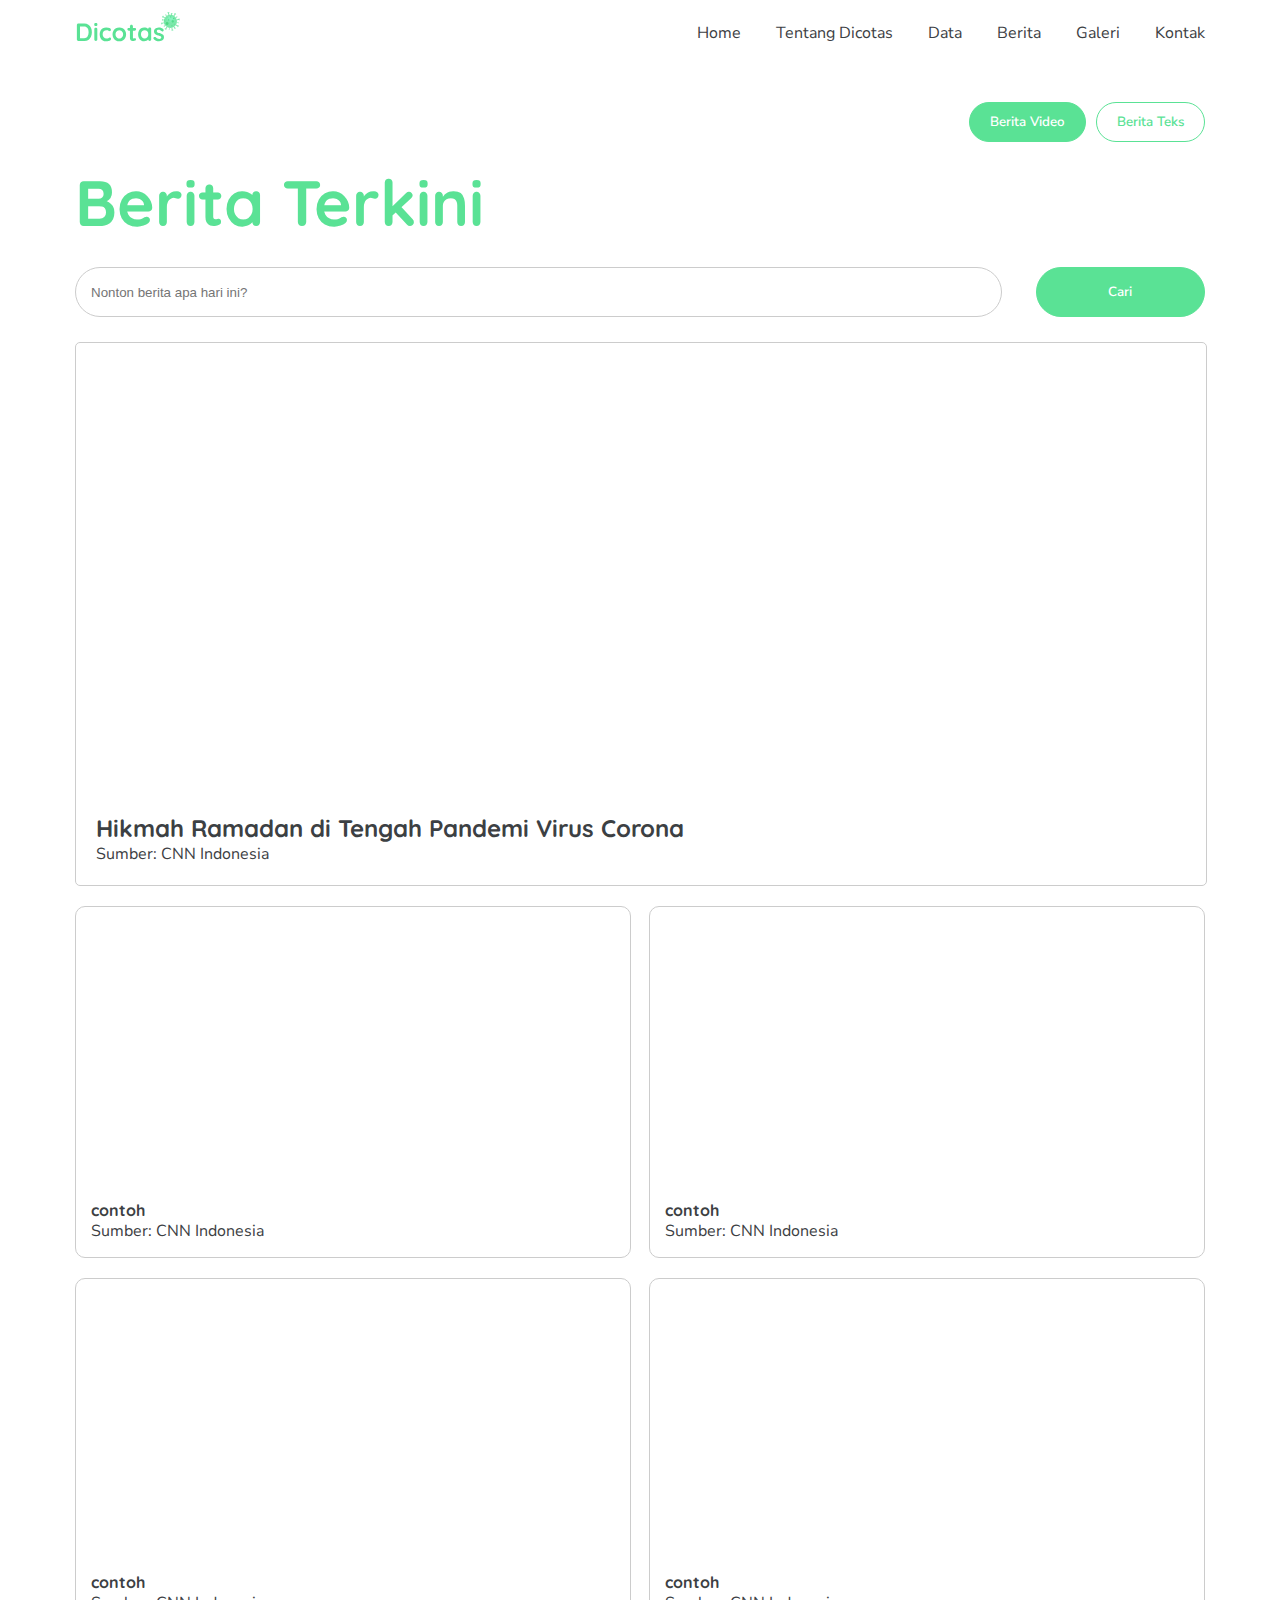
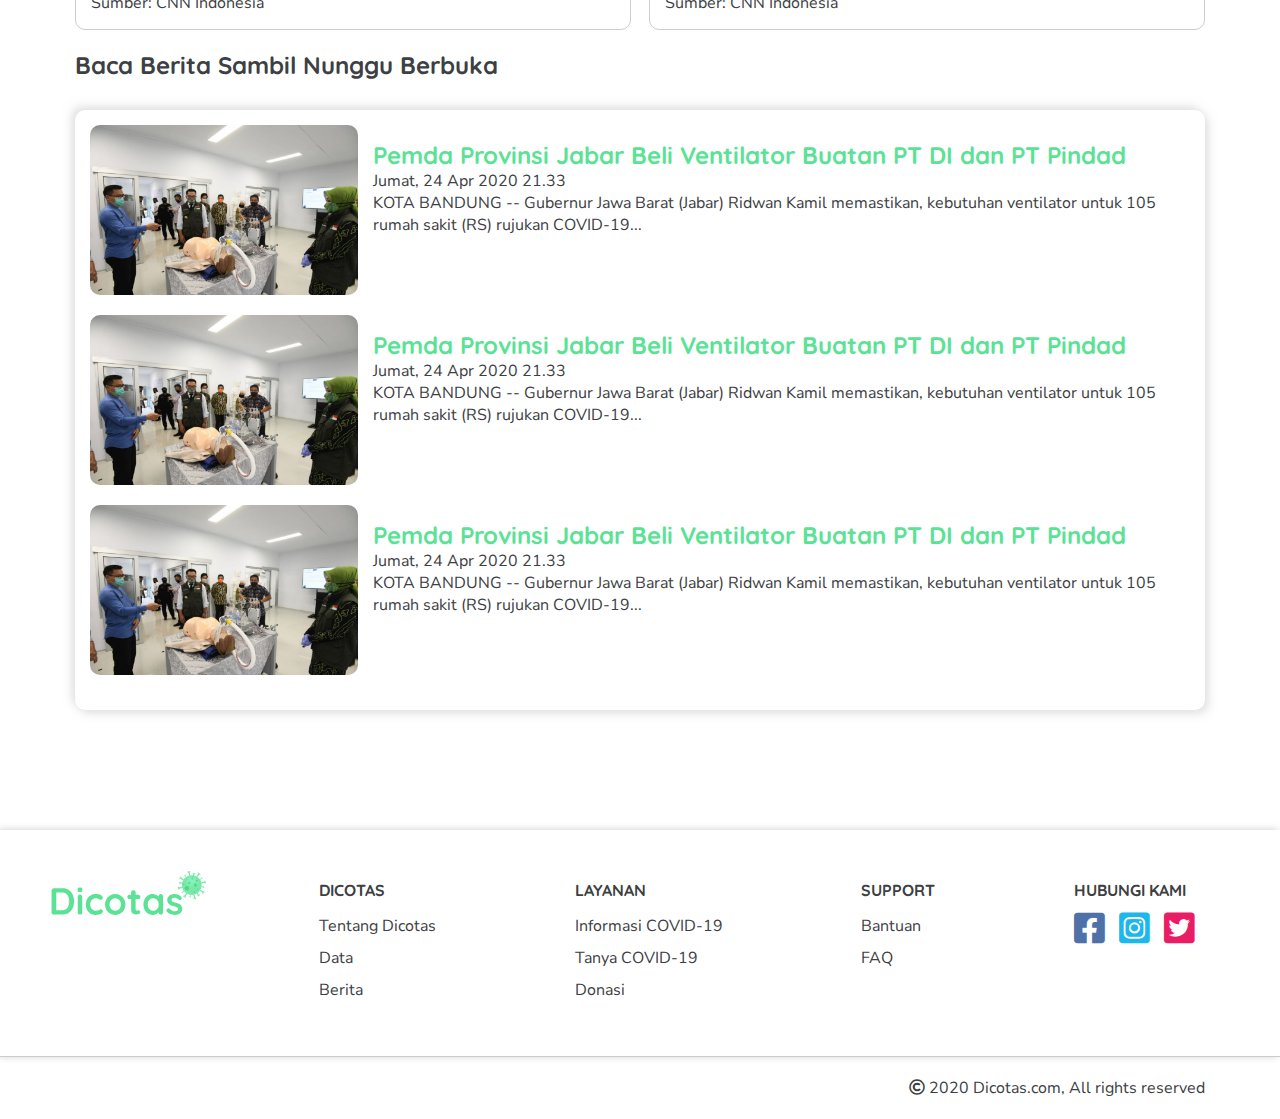
==== pages/berita.html @ dd43f73c "Make about data berita page" ====
<!DOCTYPE html>
<html lang="en">

<head>
    <meta charset="UTF-8">
    <meta name="viewport" content="width=device-width, initial-scale=1.0">
    <title>Dicotas</title>
    <!-- Google Font -->
    <link
        href="https://fonts.googleapis.com/css2?family=Nunito+Sans:ital,wght@0,200;0,300;0,400;0,600;0,700;0,800;0,900;1,200;1,300;1,400;1,600;1,700;1,800;1,900&family=Quicksand:wght@300;400;500;600;700&display=swap"
        rel="stylesheet">
    <!-- fontawesome -->
    <link rel="stylesheet" href="../assets/vendor/fontawesome/css/all.min.css">
    <!-- AOS -->
    <link rel="stylesheet" href="../assets/vendor/aos-master/dist/aos.css">
    <!-- style -->
    <link rel="stylesheet" href="../assets/css/dicotas.css">
    <!-- icon -->
    <link rel="shortcut icon" href="../assets/img/virus.svg" type="image/x-icon">

</head>

<body>
    <!-- navbar -->
    <nav>
        <div class="container" id="nav">
            <div class="logo">
                <a href="../index.html">
                    <img src="../assets/img/logo.svg" alt="Logo Dicotas">
                </a>
            </div>

            <ul>
                <li>
                    <a href="../index.html" class="underline">Home</a>
                </li>
                <li>
                    <a href="tentang.html">Tentang Dicotas</a>
                </li>
                <li>
                    <a href="data.html">Data</a>
                </li>
                <li>
                    <a href="berita.html">Berita</a>
                </li>
                <li>
                    <a href="galeri.html">Galeri</a>
                </li>
                <li>
                    <a href="kontak.html">Kontak</a>
                </li>
            </ul>
        </div>
    </nav>
    <!-- end navbar -->

    <!-- Hero -->
    <div class="container" id="beranda-berita">
        <div class="link">
            <a href="#berita-teks">
                <button type="button" class="btn-border btn-small">Berita Teks</button>
            </a>
            <a href="">
                <button type="button" class="btn-border bg-green btn-small">Berita Video</button>
            </a>
        </div>
        <h1 class="text-green">Berita Terkini</h1>
        <div class="serch">
            <form action="">
                <input type="text" placeholder="Nonton berita apa hari ini?">
            </form>
            <button type="button" class="btn-border bg-green">Cari</button>
        </div>

        <div class="tags-berita-video">
            <div class="big-screen">
                <iframe width="100%" height="100%" src="https://www.youtube.com/embed/Oy6rQQSXXio" frameborder="0"
                    allow="accelerometer; autoplay; encrypted-media; gyroscope; picture-in-picture"
                    allowfullscreen></iframe>

                <div class="big-screen-info">
                    <h3>Hikmah Ramadan di Tengah Pandemi Virus Corona</h3>
                    <p>Sumber: CNN Indonesia</p>
                </div>
            </div>
            <div class="tag-list-video">
                <div class="video card">
                    <iframe width="100%" height="100%" src="https://www.youtube.com/embed/_qb3Gblr3AE" frameborder="0"
                        allow="accelerometer; autoplay; encrypted-media; gyroscope; picture-in-picture"
                        allowfullscreen></iframe>
                    <div class="video-info">
                        <h4>contoh</h4>
                        <p>Sumber: CNN Indonesia</p>
                    </div>
                </div>
                <div class="video card">
                    <iframe width="100%" height="100%" src="https://www.youtube.com/embed/LG6eR3hyloc" frameborder="0"
                        allow="accelerometer; autoplay; encrypted-media; gyroscope; picture-in-picture"
                        allowfullscreen></iframe>
                    <div class="video-info">
                        <h4>contoh</h4>
                        <p>Sumber: CNN Indonesia</p>
                    </div>
                </div>
                <div class="video card">
                    <iframe width="100%" height="100%" src="https://www.youtube.com/embed/16_RocuYnoY" frameborder="0"
                        allow="accelerometer; autoplay; encrypted-media; gyroscope; picture-in-picture"
                        allowfullscreen></iframe>
                    <div class="video-info">
                        <h4>contoh</h4>
                        <p>Sumber: CNN Indonesia</p>
                    </div>
                </div>
                <div class="video card">
                    <iframe width="100%" height="100%" src="https://www.youtube.com/embed/16_RocuYnoY" frameborder="0"
                        allow="accelerometer; autoplay; encrypted-media; gyroscope; picture-in-picture"
                        allowfullscreen></iframe>
                    <div class="video-info">
                        <h4>contoh</h4>
                        <p>Sumber: CNN Indonesia</p>
                    </div>
                </div>
            </div>
            <h3 id="berita-teks">Baca Berita Sambil Nunggu Berbuka</h3>
            <div class="berita-teks card">
                <div class="berita berita1">
                    <div class="berita-img card"></div>
                    <div class="berita-content">
                        <h3 class="text-green">Pemda Provinsi Jabar Beli Ventilator Buatan PT DI dan PT Pindad</h3>
                        <span>Jumat, 24 Apr 2020 21.33</span>
                        <p>KOTA BANDUNG -- Gubernur Jawa Barat (Jabar) Ridwan Kamil memastikan, kebutuhan ventilator
                            untuk
                            105 rumah sakit (RS) rujukan COVID-19...
                        </p>
                    </div>
                </div>
                <div class="berita berita2">
                    <div class="berita-img card"></div>
                    <div class="berita-content">
                        <h3 class="text-green">Pemda Provinsi Jabar Beli Ventilator Buatan PT DI dan PT Pindad</h3>
                        <span>Jumat, 24 Apr 2020 21.33</span>
                        <p>KOTA BANDUNG -- Gubernur Jawa Barat (Jabar) Ridwan Kamil memastikan, kebutuhan ventilator
                            untuk
                            105 rumah sakit (RS) rujukan COVID-19...
                        </p>
                    </div>
                </div>
                <div class="berita berita3">
                    <div class="berita-img card"></div>
                    <div class="berita-content">
                        <h3 class="text-green">Pemda Provinsi Jabar Beli Ventilator Buatan PT DI dan PT Pindad</h3>
                        <span>Jumat, 24 Apr 2020 21.33</span>
                        <p>KOTA BANDUNG -- Gubernur Jawa Barat (Jabar) Ridwan Kamil memastikan, kebutuhan ventilator
                            untuk
                            105 rumah sakit (RS) rujukan COVID-19...
                        </p>
                    </div>
                </div>
            </div>
        </div>
    </div>
    <!-- footer -->
    <footer>
        <div class="footer-company container">
            <div class="footer-img">
                <a href="../index.html">
                    <img src="../assets/img/logo.svg" alt="Logo Dicotas">
                </a>
            </div>
            <div class="footer-dicotas">
                <h4>DICOTAS</h4>
                <ul>
                    <li>
                        <a href="tentang.html">Tentang Dicotas</a>
                    </li>
                    <li>
                        <a href="data.html">Data</a>
                    </li>
                    <li>
                        <a href="berita.html">Berita</a>
                    </li>
                </ul>
            </div>
            <div class="footer-layanan">
                <h4>LAYANAN</h4>
                <ul>
                    <li>
                        <a href="covid.html">Informasi COVID-19</a>
                    </li>
                    <li>
                        <a href="kontak.html">Tanya COVID-19</a>
                    </li>
                    <li>
                        <a href="">Donasi</a>
                    </li>
                </ul>
            </div>
            <div class="footer-support">
                <h4>SUPPORT</h4>
                <ul>
                    <li>
                        <a href="">Bantuan</a>
                    </li>
                    <li>
                        <a href="">FAQ</a>
                    </li>
                </ul>
            </div>
            <div class="footer-contact">
                <h4>HUBUNGI KAMI</h4>
                <div class="sosmed">
                    <a href="">
                        <i class="fab fa-facebook-square fb"></i>
                    </a>
                    <a href="">
                        <i class="fab fa-instagram-square tw"></i>
                    </a>
                    <a href="">
                        <i class="fab fa-twitter-square ig"></i>
                    </a>
                </div>
            </div>
        </div>
        <div class="footer-copyright container">
            <p><i class="far fa-copyright"></i> 2020 Dicotas.com, All rights reserved</p>
        </div>
    </footer>
    <!-- end footer -->

    <!-- jQuery -->
    <script src="../assets/js/jquery.js"></script>
    <!-- AOS -->
    <script src="../assets/vendor/aos-master/dist/aos.js"></script>
    <!-- Script -->
    <script src="../assets/js/script.js"></script>
</body>

</html>
---- assets/css/dicotas.css ----
* {
    margin: 0;
    padding: 0;
}

body {
    font-family: 'Nunito Sans', sans-serif;
    color: #3C4043;
    position: relative;
    overflow-x: hidden;
}

ul li {
    list-style: none;
}

h1,
h2,
h3,
h4,
h5 {
    font-family: 'Quicksand', sans-serif;
}

a {
    color: #ffffff;
    text-decoration: none;
}

h1 {
    font-weight: 700;
    font-size: 4em;
}

h2 {
    font-size: 2em;
}

h3 {
    font-size: 1.5em;
}

.container {
    padding: 0px 75px;
    display: flex;
}


button {
    cursor: pointer;
    border: none;
    outline: none;
    padding: 15px 30px;
    border-radius: 100px;
    color: #ffffff;
    font-weight: 600;
    font-family: 'Nunito Sans', sans-serif;
}

.btn-border {
    background-color: #ffffff;
    border: 1px solid #5AE295;
    color: #5AE295;
}

.btn-small {
    padding: 10px 20px;
}

.btn-border:hover {
    background-color: #5AE295;
    border: 1px solid #5AE295;
    color: #ffffff;
    transition: .5s ease-out;
}

.btn-center {
    display: flex;
    justify-content: center;
}

.text-green {
    color: #5AE295;
}

.bg-green {
    background-color: #5AE295;
    color: #ffffff;
}


.card {
    border-radius: 10px;
}

#hero1,
#hero2,
#kejadian,
#info,
#about {
    margin-bottom: 8%;
}



/* navbar */
nav {
    position: fixed;
    width: 100%;
    background-color: #ffffff;
    z-index: 1;
    top: 0;
}


#nav {
    justify-content: space-between;
    height: 65px;
    align-items: center;
}

nav ul {
    display: flex;
    list-style: none;
    width: 45%;
    justify-content: space-between;
}

nav ul li a {
    color: #3C4043;
    text-decoration: none;
}

nav ul li a:hover::after {
    content: '';
    display: block;
    box-shadow: 0 4px 0 0 #5AE295;
    background: transparent;
    border-radius: 10px;
    height: 4px;
    width: 50%;
    margin: 0px auto -4px;
}

/* hero */
.hero1 {
    padding-top: 8%;
}

.hero1,
.hero2 {
    justify-content: space-between;
    align-items: center;
}

.content,
.content-img {
    flex: 1;
}

.content-img img {
    width: 100%;
}

.content .kutip {
    position: absolute;
    top: -35%;
    right: 0;
    z-index: -1;
}

.content h1,
.content p {
    margin-bottom: 30px;
}

.kutip img {
    transform: scale(.7);
}


/* angka kejadian */
#kejadian {
    flex-direction: column;
}

.data-covid {
    display: flex;
    justify-content: space-between;
    margin-top: 20px;
    flex: 1;
}

.data-p {
    width: 32%;
    border: 1px solid #5AE295;
}

.data {
    width: 49%;
    flex-direction: column;
}

.data-p,
.data {
    padding: 15px;
    box-sizing: border-box;
}

.value-p {
    display: flex;
    justify-content: space-between;
    padding: 15px 0px;
}

.value-p h3.nilai {
    text-align: right;
}

.data-value {
    margin-top: 3%;
    display: flex;
    justify-content: space-around;
    text-align: center;
    flex: 1;
}

.odp-pdp {
    margin-bottom: 20px;
}


/* informasi */

#info {
    flex-direction: column;
}

.info-covid {
    margin-top: 20px;
    display: flex;
    justify-content: space-between;
}

.info {
    width: 49%;
}

.slide {
    overflow: hidden;
    border-radius: 15px;
}

.slide img {
    width: 100%;
    height: 100%;
}

.general {
    display: flex;
    flex-direction: column;
    justify-content: space-between;
}

.info-contact,
.info-pencegahan {
    height: 49%;
}

.info-contact {
    display: flex;
    justify-content: space-between;
}

.contact {
    width: 49%;
    border: 1px solid #cccccc;
    padding: 15px;
    box-sizing: border-box;
}

.info-pencegahan {
    padding: 15px;
    box-sizing: border-box;
    background-color: #5AE295;
    background-image: url('../img/pencegahan.svg');
    background-repeat: no-repeat;
    background-size: 90%;
    background-position: 50% 30%;
    color: #ffffff;
    display: flex;
    flex-direction: column;
    justify-content: space-between;
}

.info-pencegahan h4 {
    flex: 2;
}

.pencegahan {
    display: flex;
    justify-content: space-between;
    box-sizing: border-box;
    text-align: center;
    height: 90%;
    flex: 1;
}

small {
    width: 19%;
}

/* Berita */


#berita {
    flex-direction: column;
    margin-bottom: 100px;
}

.berita-video {
    margin: 20px 0px;
    display: flex;
    justify-content: space-between;
}

.screen {
    width: 65%;
    display: flex;
    flex-direction: column;
    border: 1px solid #cccccc;
    border-radius: 5px;
}

.screen iframe {
    flex: 4;
    border-radius: 5px 5px 0px 0px;
}

.screen-info {
    flex: 1;
    padding: 15px;
    box-sizing: border-box;
}

.list-video {
    width: 33%;
    display: flex;
    justify-content: space-between;
    flex-direction: column;
}

.video {
    height: 30%;
}

iframe {
    border-radius: 5px;
}


.berita-teks {
    margin-top: 30px;
    display: flex;
    justify-content: space-between;
    flex-direction: column;
    padding: 15px;
    box-shadow: 4px 4px 8px rgba(204, 204, 204, .5), -4px -4px 8px rgba(204, 204, 204, .5);
    margin-bottom: 20px;
}

.berita {
    flex: 1;
    display: flex;
    margin-bottom: 20px;
}

.berita-content {
    flex: 3;
    padding: 15px;
    box-sizing: border-box;
}

.berita-img {
    flex: 1;
    height: 170px;
    background-image: url('../img/berita1.jpg');
    background-size: cover;
}


/* footer */
footer {
    display: flex;
    justify-content: space-between;
    flex-direction: column;
}

.footer-company {
    flex: 3;
    display: flex;
    justify-content: space-between;
    box-shadow: -2px 0px 8px rgba(0, 0, 0, .2);
    padding-top: 50px;
    padding-bottom: 50px;
}

.footer-company a {
    color: #3C4043;
}

.footer-company ul li {
    padding: 5px 0px;
}

.footer-company h4 {
    margin-bottom: 10px;
}

.footer-copyright {
    flex: 1;
    border-top: 1px solid #cccccc;
    display: flex;
    flex-direction: row-reverse;
    align-items: center;
    box-sizing: border-box;
    padding-top: 20px;
    padding-bottom: 20px;
}

.footer-img img {
    transform: scale(1.5);
}

.footer-contact .sosmed i {
    font-size: 35px;
    margin-right: 10px;
}

.fb {
    color: #4E71A8;
}

.tw {
    color: #1CB7EB;
}

.ig {
    color: #EB1C66;
}

/* about page*/
#about {
    padding-top: 8%;
    margin-bottom: 0px;
    flex-direction: column;
}

.about-content,
.about-perinsip,
.about-layanan {
    margin-bottom: 50px;
}

.about-content {
    display: flex;
}

.about-text {
    flex: 3;
    margin-top: 20px;
}

.about-text h2 {
    margin-bottom: 15px;
}


.about-logo {
    flex: 2;
    display: flex;
    justify-content: center;
}

.about-logo img {
    transform: scale(2);
}

.about-perinsip {
    display: flex;
    flex-direction: column;
}

.about-perinsip h1 {
    text-align: center;
    margin-bottom: 60px;
}

.perinsip-dicotas {
    display: flex;
    justify-content: space-between;
}

.perinsip {
    width: 33%;
    display: flex;
    flex-direction: column;
    justify-content: space-between;
    padding: 20px;
    text-align: center;
}

.perinsip img {
    max-height: 250px;
    margin-bottom: 50px;
}

.perinsip h3 {
    margin-bottom: 10px;
}

.about-layanan {
    display: flex;
    justify-content: space-between;
}


.layanan-img {
    width: 50%;
}

.layanan-img img {
    width: 100%;
    border-radius: 20px;
}

.layanan-content {
    padding: 50px 0px;
    width: 45%;
}

.layanan-content ul li {
    margin: 10px 0px;
}

/* apa itu covid */
#covid {
    margin-top: 8%;
    margin-bottom: 100px;
    flex-direction: column;
}

.covid-content {
    margin-bottom: 50px;
}


.covid-content {
    display: flex;
}

.covid-text {
    flex: 3;
    margin-top: 20px;
}

.covid-text h1 {
    margin-bottom: 20px;
}


.covid-logo {
    flex: 2;
    display: flex;
    justify-content: center;
}

.covid-pencegahan {
    display: flex;
    justify-content: space-between;
}

.pencegahan-content h1 {
    margin-bottom: 20px;
}

.pencegahan-img {
    display: flex;
}

.pencegahan-img img {
    width: 100%;
    height: 100%;
}

.cegah {
    display: flex;
    align-items: center;
    padding: 8px;
}

.cegah-img {
    flex: 1;
}

.cegah-content {
    flex: 4;
}

/* beranda data */
#beranda-data {
    margin-top: 8%;
    flex-direction: column;
    margin-bottom: 100px;
}

table {
    border-collapse: collapse;
    width: 100%;
    font-family: 'Nunito Sans', sans-serif;
}

td,
th {
    border: 1px solid #ddd;
    padding: 8px;
}

th {
    padding-top: 12px;
    padding-bottom: 12px;
    text-align: left;
    background-color: #5AE295;
    color: white;
}

tr:nth-child(even) {
    background-color: #f2f2f2;
}

tr:hover {
    background-color: #ddd;
}

/* beranda berita */
#beranda-berita {
    margin-top: 8%;
    flex-direction: column;
    margin-bottom: 100px;
}

.link {
    display: flex;
    flex-direction: row-reverse;
    margin-bottom: 20px;
}

.link button.bg-green.btn-small {
    margin-right: 10px;
}

.serch {
    display: flex;
    width: 100%;
    justify-content: space-between;
    margin: 25px 0px;
}

.serch form {
    width: 82%;
}

.serch input {
    height: 50px;
    width: 100%;
    padding: 15px;
    box-sizing: border-box;
    border-radius: 100px;
    border: 1px solid #ccc;
    outline: none;
    color: #3C4043;
}

.serch input:focus {
    box-shadow: 1px 1px 5px #5AE295, -1px -1px 5px #5AE295;
    border: 1px solid #5AE295;
}

.serch button {
    width: 15%;
}

.tags-berita-video {
    display: flex;
    flex-direction: column;
}

.big-screen {
    width: 100%;
    display: flex;
    flex-direction: column;
    border: 1px solid #cccccc;
    border-radius: 5px;
    margin-bottom: 20px;
}

.big-screen iframe {
    height: 450px;
    border-radius: 5px 5px 0px 0px;
}

.big-screen-info {
    padding: 20px;
    box-sizing: border-box;
}

.tag-list-video {
    display: flex;
    flex-wrap: wrap;
    width: 100%;
    justify-content: space-between;
}

.tag-list-video .video {
    width: 49%;
    height: 350px;
    margin-bottom: 20px;
    display: flex;
    flex-direction: column;
    border: 1px solid #cccccc;
}

.tag-list-video .video iframe {
    height: 80%;
    border-radius: 5px 5px 0px 0px;
}

.video .video-info {
    padding: 15px;
    box-sizing: border-box;
}


/* Responsive Breakpoint */

/* ukuran tablet */
@media screen and (max-width:768px) {
    body {
        overflow-x: hidden;
    }

    .container {
        padding: 0px 50px;
    }

    h1 {
        font-size: 2.5em;
    }

    h2 {
        font-size: 1.5em;
    }

    h3 {
        font-size: 1em;
    }

    h4 {
        font-size: 0.7em;
    }

    h5 {
        font-size: 0.6em;
    }

    nav ul {
        width: 55%;
    }

    .content h1,
    .content p {
        margin-bottom: 25px;
    }

    .kutip img {
        transform: scale(.4);
    }


    /* info */
    .info-pencegahan {
        background-position-y: 50%;
    }

    .contact p {
        font-size: small;
    }

    .pencegahan {
        display: none;
    }

    /* berita */
    .berita-video {
        flex-direction: column;
    }

    .screen {
        width: 100%;
    }

    .list-video {
        flex-direction: row;
        width: 100%;
        justify-content: space-between;
        margin-top: 20px;
    }

    .video {
        width: 32%;
        height: 100%;
    }


    .berita-content {
        flex: 3;
    }

    .berita-img {
        flex: 2;
    }

    /* footer */

    .footer-company {

        padding-top: 30px;
        padding-bottom: 30px;
    }

    .footer-company a {
        color: #3C4043;
    }

    .footer-company ul li {
        padding: 3px 0px;
    }

    .footer-company h4 {
        margin-bottom: 6px;
    }

    .footer-copyright {
        padding-top: 15px;
        padding-bottom: 15px;
    }

    .footer-img img {
        transform: scale(1);
    }

    .footer-contact .sosmed i {
        font-size: 20px;
        margin-right: 5px;
    }
}

/* ukuran mobile */
@media screen and (max-width:576px) {
    body {
        overflow-x: hidden;
    }

    .container {
        padding: 0px 30px;
    }

    button {

        padding: 10px 15px;
        border-radius: 100px;
        font-weight: 500;
    }

    h1,
    h2 {
        font-size: 1.2em;
    }

    h3 {
        font-size: 1em;
    }

    h4 {
        font-size: 0.7em;
    }

    h5 {
        font-size: 0.6em;
    }

    p {
        font-size: 0.8em;
    }


    /* navbar */
    nav ul {
        display: none;
    }

    /* Hero */

    .content-img img {
        transform: scale(.7);
    }

    .kutip {
        display: none;
    }

    .hero1 {
        flex-direction: column-reverse;
    }

    .hero2 {
        flex-direction: column;
    }

    /* angka kejadian */

    .data-covid {
        flex-direction: column;
        margin-top: 15px;
    }

    .data-p,
    .data {
        width: 100%;
        margin: 5px 0px;
    }

    .data-covid.button {
        justify-content: center;
        align-items: center;
    }

    /* info */
    .info-covid {
        flex-direction: column;
    }

    .info {
        width: 100%;
    }

    .info-contact {
        flex-direction: column;
    }

    .contact {
        width: 100%;
        margin-bottom: 10px;
    }

    .info-pencegahan {
        height: 100px;
    }

    /* berita */

    .list-video {
        flex-direction: column;
    }

    .video {
        width: 100%;
        height: 20%;
    }

    .berita-teks {
        flex: 3;
    }

    .berita {
        flex-direction: column;
    }

    /* footer */

    .footer-company {
        padding-top: 15px;
        padding-bottom: 15px;
        flex-direction: column;
        align-items: center;
    }

    .footer-dicotas,
    .footer-layanan,
    .footer-support {
        display: none;
    }

    .footer-contact h4 {
        display: none;
    }

    .footer-img img {
        transform: scale(.5);
    }

    .footer-contact .sosmed i {
        font-size: 20px;
    }

    .footer-copyright {
        padding-top: 15px;
        padding-bottom: 15px;
        justify-content: center;
    }
}
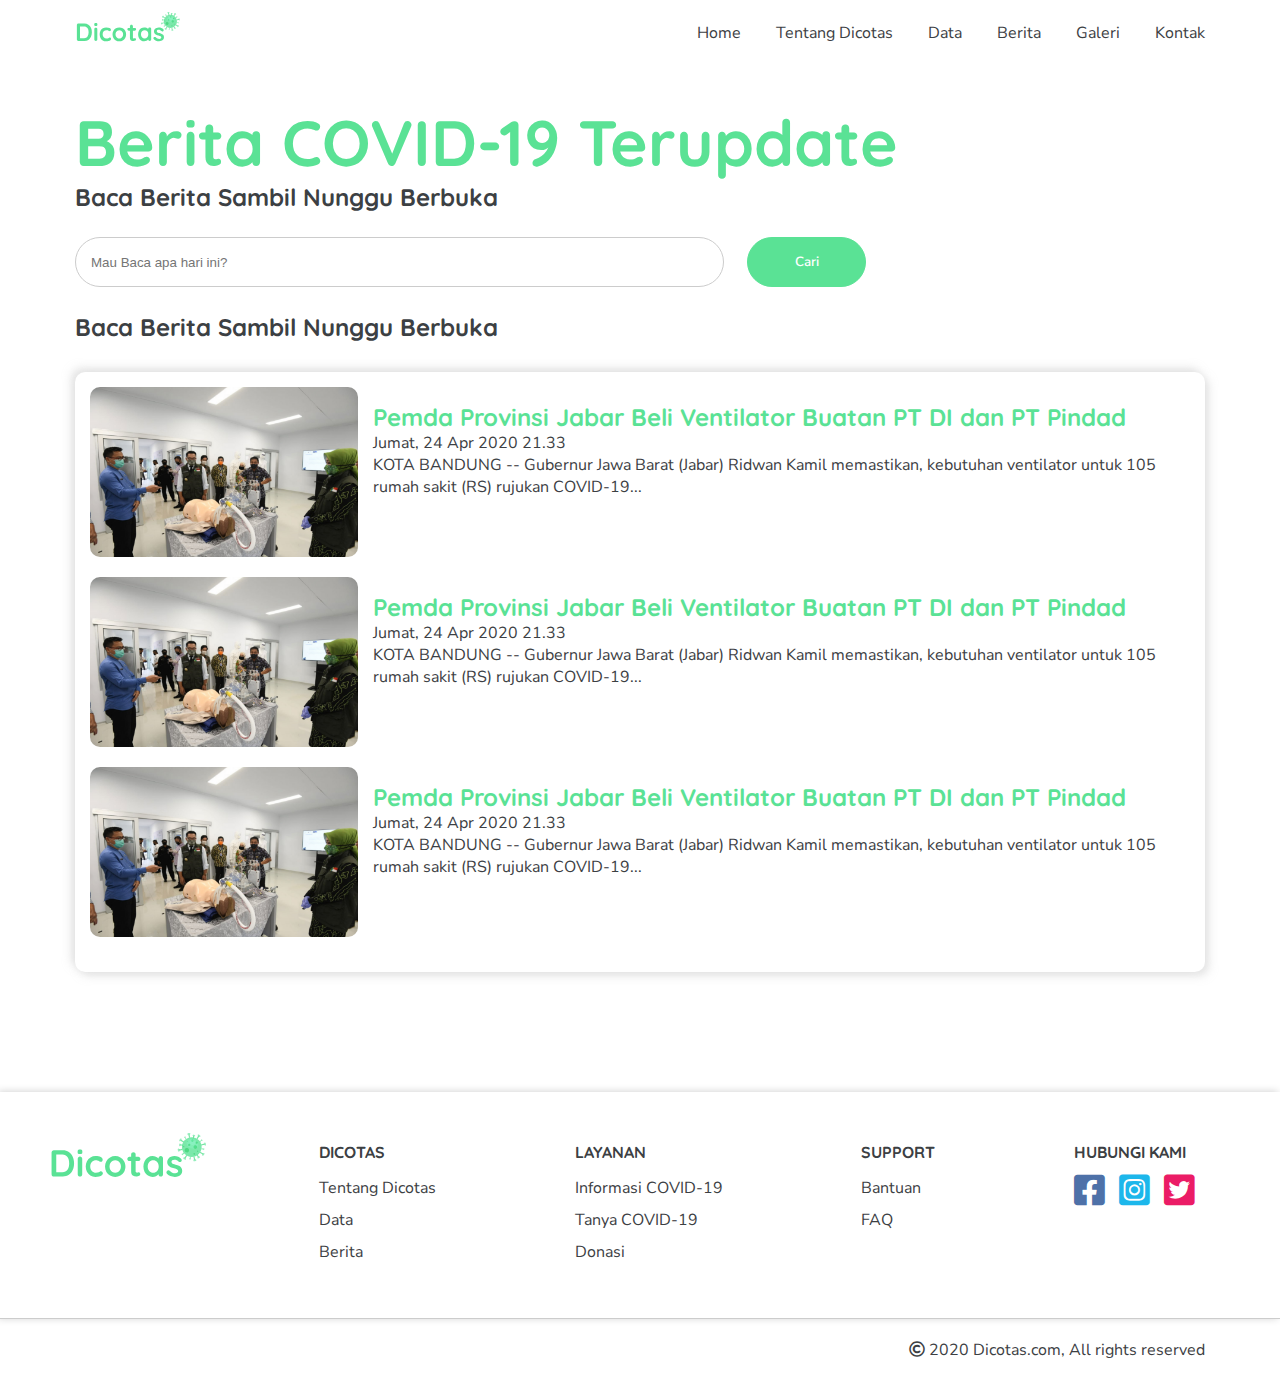
==== commit 34d3eb97: "prepare page berita" ====
--- a/pages/berita.html
+++ b/pages/berita.html
@@ -55,72 +55,17 @@
     <!-- end navbar -->
 
     <!-- Hero -->
-    <div class="container" id="beranda-berita">
-        <div class="link">
-            <a href="#berita-teks">
-                <button type="button" class="btn-border btn-small">Berita Teks</button>
-            </a>
-            <a href="">
-                <button type="button" class="btn-border bg-green btn-small">Berita Video</button>
-            </a>
-        </div>
-        <h1 class="text-green">Berita Terkini</h1>
+    <div class="container" id="galeri-video">
+        <h1 class="text-green">Berita COVID-19 Terupdate</h1>
+        <h3>Baca Berita Sambil Nunggu Berbuka</h3>
         <div class="serch">
             <form action="">
-                <input type="text" placeholder="Nonton berita apa hari ini?">
+                <input type="text" placeholder="Mau Baca apa hari ini?">
             </form>
             <button type="button" class="btn-border bg-green">Cari</button>
         </div>
 
-        <div class="tags-berita-video">
-            <div class="big-screen">
-                <iframe width="100%" height="100%" src="https://www.youtube.com/embed/Oy6rQQSXXio" frameborder="0"
-                    allow="accelerometer; autoplay; encrypted-media; gyroscope; picture-in-picture"
-                    allowfullscreen></iframe>
-
-                <div class="big-screen-info">
-                    <h3>Hikmah Ramadan di Tengah Pandemi Virus Corona</h3>
-                    <p>Sumber: CNN Indonesia</p>
-                </div>
-            </div>
-            <div class="tag-list-video">
-                <div class="video card">
-                    <iframe width="100%" height="100%" src="https://www.youtube.com/embed/_qb3Gblr3AE" frameborder="0"
-                        allow="accelerometer; autoplay; encrypted-media; gyroscope; picture-in-picture"
-                        allowfullscreen></iframe>
-                    <div class="video-info">
-                        <h4>contoh</h4>
-                        <p>Sumber: CNN Indonesia</p>
-                    </div>
-                </div>
-                <div class="video card">
-                    <iframe width="100%" height="100%" src="https://www.youtube.com/embed/LG6eR3hyloc" frameborder="0"
-                        allow="accelerometer; autoplay; encrypted-media; gyroscope; picture-in-picture"
-                        allowfullscreen></iframe>
-                    <div class="video-info">
-                        <h4>contoh</h4>
-                        <p>Sumber: CNN Indonesia</p>
-                    </div>
-                </div>
-                <div class="video card">
-                    <iframe width="100%" height="100%" src="https://www.youtube.com/embed/16_RocuYnoY" frameborder="0"
-                        allow="accelerometer; autoplay; encrypted-media; gyroscope; picture-in-picture"
-                        allowfullscreen></iframe>
-                    <div class="video-info">
-                        <h4>contoh</h4>
-                        <p>Sumber: CNN Indonesia</p>
-                    </div>
-                </div>
-                <div class="video card">
-                    <iframe width="100%" height="100%" src="https://www.youtube.com/embed/16_RocuYnoY" frameborder="0"
-                        allow="accelerometer; autoplay; encrypted-media; gyroscope; picture-in-picture"
-                        allowfullscreen></iframe>
-                    <div class="video-info">
-                        <h4>contoh</h4>
-                        <p>Sumber: CNN Indonesia</p>
-                    </div>
-                </div>
-            </div>
+        <div class="tags-galeri-video">
             <h3 id="berita-teks">Baca Berita Sambil Nunggu Berbuka</h3>
             <div class="berita-teks card">
                 <div class="berita berita1">
--- a/assets/css/dicotas.css
+++ b/assets/css/dicotas.css
@@ -642,8 +642,12 @@
     background-color: #ddd;
 }
 
-/* beranda berita */
-#beranda-berita {
+/* berita */
+
+
+
+/* galeri vidio */
+#galeri-video {
     margin-top: 8%;
     flex-direction: column;
     margin-bottom: 100px;
@@ -661,7 +665,7 @@
 
 .serch {
     display: flex;
-    width: 100%;
+    width: 70%;
     justify-content: space-between;
     margin: 25px 0px;
 }
@@ -690,7 +694,7 @@
     width: 15%;
 }
 
-.tags-berita-video {
+.tags-galeri-video {
     display: flex;
     flex-direction: column;
 }
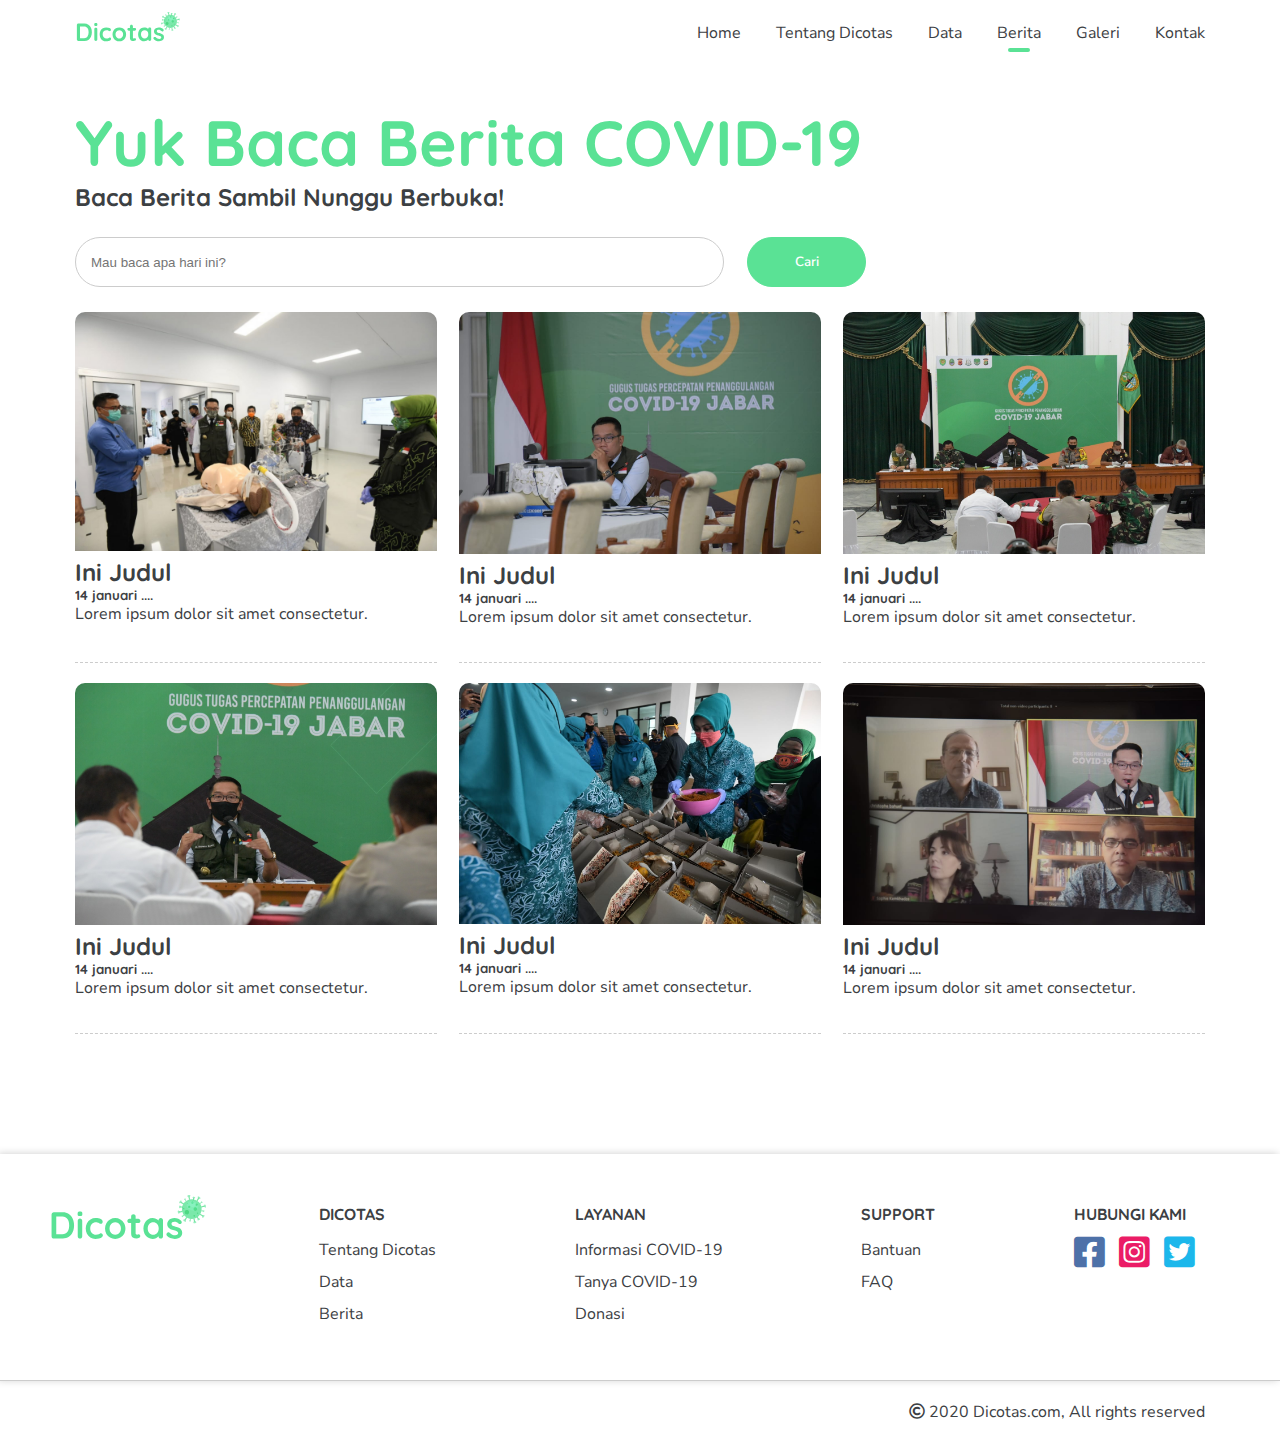
==== commit ac65d1c9: "complete all pages" ====
--- a/pages/berita.html
+++ b/pages/berita.html
@@ -32,7 +32,7 @@
 
             <ul>
                 <li>
-                    <a href="../index.html" class="underline">Home</a>
+                    <a href="../index.html">Home</a>
                 </li>
                 <li>
                     <a href="tentang.html">Tentang Dicotas</a>
@@ -41,7 +41,7 @@
                     <a href="data.html">Data</a>
                 </li>
                 <li>
-                    <a href="berita.html">Berita</a>
+                    <a href="berita.html" class="underline">Berita</a>
                 </li>
                 <li>
                     <a href="galeri.html">Galeri</a>
@@ -55,54 +55,83 @@
     <!-- end navbar -->
 
     <!-- Hero -->
-    <div class="container" id="galeri-video">
-        <h1 class="text-green">Berita COVID-19 Terupdate</h1>
-        <h3>Baca Berita Sambil Nunggu Berbuka</h3>
+    <div class="container" id="beranda-berita">
+        <h1 class="text-green">Yuk Baca Berita COVID-19</h1>
+        <h3>Baca Berita Sambil Nunggu Berbuka!</h3>
         <div class="serch">
             <form action="">
-                <input type="text" placeholder="Mau Baca apa hari ini?">
+                <input type="text" placeholder="Mau baca apa hari ini?">
             </form>
             <button type="button" class="btn-border bg-green">Cari</button>
         </div>
-
-        <div class="tags-galeri-video">
-            <h3 id="berita-teks">Baca Berita Sambil Nunggu Berbuka</h3>
-            <div class="berita-teks card">
-                <div class="berita berita1">
-                    <div class="berita-img card"></div>
-                    <div class="berita-content">
-                        <h3 class="text-green">Pemda Provinsi Jabar Beli Ventilator Buatan PT DI dan PT Pindad</h3>
-                        <span>Jumat, 24 Apr 2020 21.33</span>
-                        <p>KOTA BANDUNG -- Gubernur Jawa Barat (Jabar) Ridwan Kamil memastikan, kebutuhan ventilator
-                            untuk
-                            105 rumah sakit (RS) rujukan COVID-19...
-                        </p>
-                    </div>
-                </div>
-                <div class="berita berita2">
-                    <div class="berita-img card"></div>
-                    <div class="berita-content">
-                        <h3 class="text-green">Pemda Provinsi Jabar Beli Ventilator Buatan PT DI dan PT Pindad</h3>
-                        <span>Jumat, 24 Apr 2020 21.33</span>
-                        <p>KOTA BANDUNG -- Gubernur Jawa Barat (Jabar) Ridwan Kamil memastikan, kebutuhan ventilator
-                            untuk
-                            105 rumah sakit (RS) rujukan COVID-19...
-                        </p>
-                    </div>
-                </div>
-                <div class="berita berita3">
-                    <div class="berita-img card"></div>
-                    <div class="berita-content">
-                        <h3 class="text-green">Pemda Provinsi Jabar Beli Ventilator Buatan PT DI dan PT Pindad</h3>
-                        <span>Jumat, 24 Apr 2020 21.33</span>
-                        <p>KOTA BANDUNG -- Gubernur Jawa Barat (Jabar) Ridwan Kamil memastikan, kebutuhan ventilator
-                            untuk
-                            105 rumah sakit (RS) rujukan COVID-19...
-                        </p>
-                    </div>
-                </div>
-            </div>
-        </div>
+        <div class="berita-items">
+            <div class="berita-item">
+                <div class="berita-image">
+                    <img src="../assets/img/berita1.jpg" alt="">
+                </div>
+                <div class="berita-info">
+                    <h3>Ini Judul</h3>
+                    <h5>14 januari ....</h5>
+                    <p>Lorem ipsum dolor sit amet consectetur.</p>
+                </div>
+            </div>
+            <div class="berita-item">
+                <div class="berita-image">
+                    <img src="../assets/img/berita2.jpeg" alt="">
+                </div>
+                <div class="berita-info">
+                    <h3>Ini Judul</h3>
+                    <h5>14 januari ....</h5>
+                    <p>Lorem ipsum dolor sit amet consectetur.</p>
+                </div>
+            </div>
+            <div class="berita-item">
+                <div class="berita-image">
+                    <img src="../assets/img/berita3.jpeg" alt="">
+                </div>
+                <div class="berita-info">
+                    <h3>Ini Judul</h3>
+                    <h5>14 januari ....</h5>
+                    <p>Lorem ipsum dolor sit amet consectetur.</p>
+                </div>
+            </div>
+            <div class="berita-item">
+                <div class="berita-image">
+                    <img src="../assets/img/berita4.jpeg" alt="">
+                </div>
+                <div class="berita-info">
+                    <h3>Ini Judul</h3>
+                    <h5>14 januari ....</h5>
+                    <p>Lorem ipsum dolor sit amet consectetur.</p>
+                </div>
+            </div>
+            <div class="berita-item">
+                <div class="berita-image">
+                    <img src="../assets/img/berita5.jpeg" alt="">
+                </div>
+                <div class="berita-info">
+                    <h3>Ini Judul</h3>
+                    <h5>14 januari ....</h5>
+                    <p>Lorem ipsum dolor sit amet consectetur.</p>
+                </div>
+            </div>
+            <div class="berita-item">
+                <div class="berita-image">
+                    <img src="../assets/img/berita6.jpeg" alt="">
+                </div>
+                <div class="berita-info">
+                    <h3>Ini Judul</h3>
+                    <h5>14 januari ....</h5>
+                    <p>Lorem ipsum dolor sit amet consectetur.</p>
+                </div>
+            </div>
+        </div>
+
+
+
+
+
+
     </div>
     <!-- footer -->
     <footer>
@@ -154,14 +183,14 @@
             <div class="footer-contact">
                 <h4>HUBUNGI KAMI</h4>
                 <div class="sosmed">
-                    <a href="">
+                    <a href="https://www.facebook.com/profile.php?id=100008020607419" target="blank">
                         <i class="fab fa-facebook-square fb"></i>
                     </a>
-                    <a href="">
-                        <i class="fab fa-instagram-square tw"></i>
+                    <a href="https://www.instagram.com/muhamadarsaludin/?hl=id" target="blank">
+                        <i class="fab fa-instagram-square ig"></i>
                     </a>
-                    <a href="">
-                        <i class="fab fa-twitter-square ig"></i>
+                    <a href="https://twitter.com/MuhamadArsalud1" target="blank">
+                        <i class="fab fa-twitter-square tw"></i>
                     </a>
                 </div>
             </div>
--- a/assets/css/dicotas.css
+++ b/assets/css/dicotas.css
@@ -134,13 +134,26 @@
 nav ul li a:hover::after {
     content: '';
     display: block;
-    box-shadow: 0 4px 0 0 #5AE295;
     background: transparent;
+    height: 4px;
     border-radius: 10px;
-    height: 4px;
     width: 50%;
     margin: 0px auto -4px;
-}
+    box-shadow: 0 4px 0 0 #5AE295;
+}
+
+.underline::after {
+    content: '';
+    display: block;
+    background: transparent;
+    height: 4px;
+    border-radius: 10px;
+    width: 50%;
+    margin: 0px auto -4px;
+    box-shadow: 0 4px 0 0 #5AE295;
+}
+
+
 
 /* hero */
 .hero1 {
@@ -379,13 +392,22 @@
     flex: 3;
     padding: 15px;
     box-sizing: border-box;
+    color: #3C4043;
+}
+
+.berita-content h4 {
+    margin: 10px 0px;
 }
 
 .berita-img {
     flex: 1;
     height: 170px;
-    background-image: url('../img/berita1.jpg');
     background-size: cover;
+    overflow: hidden;
+}
+
+.berita-img img {
+    width: 100%;
 }
 
 
@@ -642,8 +664,48 @@
     background-color: #ddd;
 }
 
-/* berita */
-
+/* beranda berita */
+#beranda-berita {
+    margin-top: 8%;
+    flex-direction: column;
+    margin-bottom: 100px;
+}
+
+.berita-items {
+    display: flex;
+    flex-wrap: wrap;
+    justify-content: space-between;
+    width: 100%;
+}
+
+.berita-item {
+    display: flex;
+    flex-direction: column;
+    width: 32%;
+    height: 350px;
+    margin-bottom: 20px;
+    border-radius: 10px 10px 0px 0px;
+    border-bottom: 1px dashed #ccc;
+    overflow: hidden;
+}
+
+
+.berita-image img {
+    width: 100%;
+}
+
+.beriita-info {
+    height: 50%;
+    padding: 15px;
+    box-sizing: border-box;
+}
+
+/* galeri foto */
+#galeri-foto {
+    margin-top: 8%;
+    flex-direction: column;
+    margin-bottom: 100px;
+}
 
 
 /* galeri vidio */
@@ -653,14 +715,38 @@
     margin-bottom: 100px;
 }
 
+.foto-items {
+    margin-top: 30px;
+    display: flex;
+    justify-content: space-between;
+    width: 100%;
+    flex-wrap: wrap;
+}
+
+.foto-item {
+    width: 32%;
+    margin-bottom: 20px;
+}
+
+.foto-item img {
+    width: 100%;
+    border-radius: 10px;
+    filter: grayscale(.8);
+}
+
+.foto-item img:hover {
+    filter: grayscale(0);
+    transition: .5s ease-in-out;
+}
+
 .link {
     display: flex;
     flex-direction: row-reverse;
     margin-bottom: 20px;
 }
 
-.link button.bg-green.btn-small {
-    margin-right: 10px;
+.link button.btn-video {
+    margin-left: 10px;
 }
 
 .serch {
@@ -744,6 +830,70 @@
     box-sizing: border-box;
 }
 
+/* kontak */
+#kontak {
+    margin-top: 8%;
+    margin-bottom: 100px;
+}
+
+.kontak-content {
+    display: flex;
+    flex-direction: row;
+    flex: 1;
+    justify-content: center;
+}
+
+.form {
+    margin: auto;
+    width: 90%;
+    height: 85%;
+    display: flex;
+    flex-direction: column;
+    padding: 30px 50px;
+    box-sizing: border-box;
+    border: 1px solid #ccc;
+}
+
+.form h2 {
+    text-align: center;
+    margin-bottom: 20px;
+}
+
+.form form input,
+.form form textarea {
+    display: block;
+    padding: 15px 30px;
+    margin: 10px 0px;
+    width: 80%;
+    border: 1px solid #ccc;
+    outline: none;
+    color: #3C4043;
+}
+
+.form form input {
+    border-radius: 100px;
+}
+
+.form form textarea {
+    border-radius: 15px;
+    margin-bottom: 30px;
+}
+
+
+.form form input:focus {
+    box-shadow: 1px 1px 5px #5AE295, -1px -1px 5px #5AE295;
+    border: 1px solid #5AE295;
+}
+
+.form form textarea:focus {
+    box-shadow: 1px 1px 5px #5AE295, -1px -1px 5px #5AE295;
+    border: 1px solid #5AE295;
+}
+
+
+
+
+
 
 /* Responsive Breakpoint */
 
